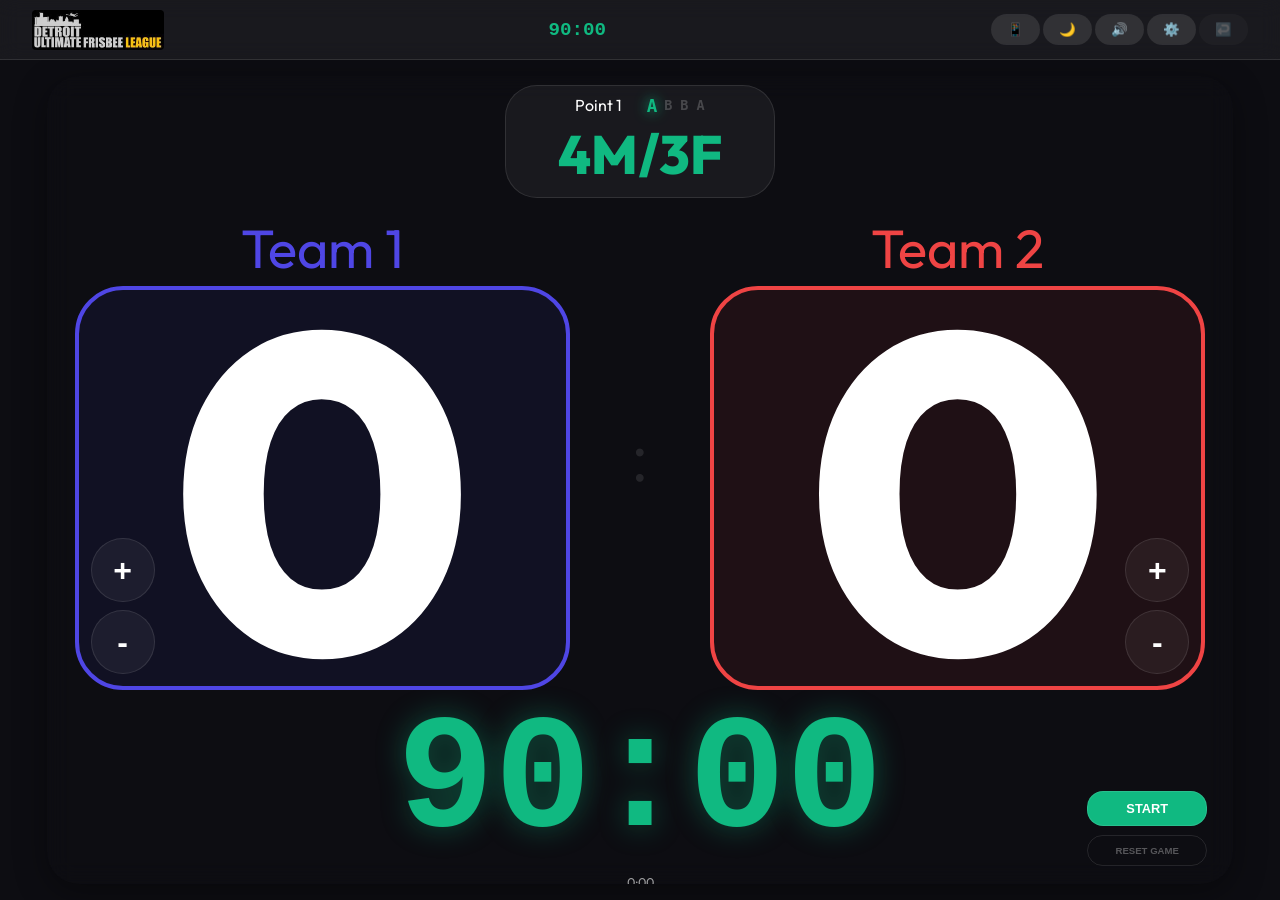
==== index.html @ 3b5f9b84 "first commit" ====
<!DOCTYPE html>
<html lang="en">

<head>
    <meta charset="UTF-8">
    <meta name="viewport"
        content="width=device-width, initial-scale=1, maximum-scale=1, user-scalable=no, viewport-fit=cover">
    <meta name="apple-mobile-web-app-capable" content="yes">
    <meta name="apple-mobile-web-app-status-bar-style" content="black-translucent">
    <meta name="apple-mobile-web-app-title" content="DUFL Ultimate">
    <title>DUFL Ultimate - iPad Sideline App</title>
    <meta name="description"
        content="A professional Ultimate Frisbee sideline application for iPad, featuring scoreboards, ABBA gender matching, and stats tracking.">
    <link rel="stylesheet" href="styles.css">
    <link rel="manifest" href="manifest.json">
    <link rel="apple-touch-icon"
        href="https://d36m266ykvepgv.cloudfront.net/uploads/media/1VrLZjQUhV/s-264-80/dufl-email-header.jpg">
    <link rel="preconnect" href="https://fonts.googleapis.com">
    <link rel="preconnect" href="https://fonts.gstatic.com" crossorigin>
    <link href="https://fonts.googleapis.com/css2?family=Outfit:wght@300;400;600;700&display=swap" rel="stylesheet">
</head>

<body class="dark-mode">
    <div id="app" class="app-container">
        <!-- Dashboard will be rendered here -->
        <header class="app-header">
            <div class="header-content">
                <img src="dufl-header.jpg" alt="DUFL Ultimate" class="game-logo">
                <div id="game-clock" class="game-clock">90:00</div>
                <div class="header-actions">
                    <button id="fullscreen-btn" class="btn"
                        style="background: rgba(255,255,255,0.1); padding: 0.5rem 1rem;">📱</button>
                    <button id="theme-toggle-btn" class="btn"
                        style="background: rgba(255,255,255,0.1); padding: 0.5rem 1rem;">🌙</button>
                    <button id="sound-toggle-btn" class="btn"
                        style="background: rgba(255,255,255,0.1); padding: 0.5rem 1rem;">🔊</button>
                    <button id="settings-btn" class="btn"
                        style="background: rgba(255,255,255,0.1); padding: 0.5rem 1rem;">⚙️</button>
                    <button id="undo-btn" class="btn"
                        style="background: rgba(255,255,255,0.1); padding: 0.5rem 1rem;">↩️</button>
                </div>
            </div>
        </header>

        <main class="app-main">
            <section id="scoreboard-section" class="scoreboard-section">
                <!-- Scoreboard logic here -->
            </section>
        </main>

        <div id="settings-modal" class="modal-overlay">
            <div class="modal-content">
                <h2>Game Settings</h2>
                <div class="settings-grid">
                    <div class="settings-section">
                        <h3>Team Customization</h3>
                        <div class="form-group">
                            <label>Team 1 Name & Color</label>
                            <div class="settings-row">
                                <input type="text" id="team-us-name" value="Team 1">
                                <div class="color-picker-container">
                                    <label>Presets</label>
                                    <div class="color-presets" id="team-us-color-picker"></div>
                                    <label>Custom</label>
                                    <input type="color" id="team-us-custom-color" class="custom-color-input">
                                </div>
                            </div>
                        </div>
                        <div class="form-group">
                            <label>Team 2 Name & Color</label>
                            <div class="settings-row">
                                <input type="text" id="team-them-name" value="Team 2">
                                <div class="color-picker-container">
                                    <label>Presets</label>
                                    <div class="color-presets" id="team-them-color-picker"></div>
                                    <label>Custom</label>
                                    <input type="color" id="team-them-custom-color" class="custom-color-input">
                                </div>
                            </div>
                        </div>
                    </div>
                </div>
                <div class="settings-section">
                    <h3>Game Clock</h3>
                    <div class="form-group">
                        <label>Game Duration (minutes)</label>
                        <input type="number" id="game-duration" value="90">
                    </div>
                    <div class="form-group">
                        <label>Periods</label>
                        <select id="game-periods">
                            <option value="1">Single Game</option>
                            <option value="2">Two Halves</option>
                            <option value="4">Four Quarters</option>
                        </select>
                    </div>
                    <div class="form-group">
                        <label>Gender Ratio Rule</label>
                        <select id="ratio-rule">
                            <option value="ABBA">WFDF ABBA (Auto)</option>
                            <option value="US_PRESCRIBED">US Prescribed (Auto)</option>
                            <option value="FIXED_M">Fixed - 4M/3F</option>
                            <option value="FIXED_F">Fixed - 3M/4F</option>
                            <option value="MANUAL">Custom Sequence / Manual</option>
                        </select>
                    </div>
                    <div id="ratio-sequence-group" class="form-group" style="display: none;">
                        <label>Custom Sequence (e.g. ABBAA)</label>
                        <input type="text" id="ratio-sequence" placeholder="AB"
                            oninput="this.value = this.value.toUpperCase().replace(/[^AB]/g, '')">
                    </div>
                    <div class="form-group">
                        <label>Ratio A Definition (e.g. 4M/3F)</label>
                        <input type="text" id="ratio-a-def" placeholder="4M/3F">
                    </div>
                    <div class="form-group">
                        <label>Ratio B Definition (e.g. 3M/4F)</label>
                        <input type="text" id="ratio-b-def" placeholder="3M/4F">
                    </div>
                </div>
                <div class="settings-section">
                    <h3>Timer Alert Sounds</h3>
                    <div class="form-group">
                        <label>Sound Type</label>
                        <div style="display: flex; gap: 0.5rem; align-items: center;">
                            <select id="timer-sound" style="flex: 1;">
                                <option value="classic">Classic Rising Tone</option>
                                <option value="basketball">Basketball Buzzer</option>
                                <option value="hockey">Hockey Horn</option>
                                <option value="whistle">Referee Whistle</option>
                                <option value="soccer">Soccer Horn</option>
                                <option value="electronic">Electronic Beep</option>
                            </select>
                            <button type="button" class="btn" onclick="previewTimerSound()"
                                style="padding: 0.5rem 0.8rem; font-size: 0.85rem; background: var(--glass-bg);">TEST</button>
                        </div>
                    </div>
                    <div class="form-group">
                        <label>Volume</label>
                        <input type="range" id="timer-volume" min="0" max="1" step="0.1" value="0.5"
                            style="width: 100%;">
                    </div>
                </div>
                <div class="modal-actions">
                    <button id="save-settings-btn" class="btn btn-primary">SAVE CONFIG</button>
                    <button id="close-settings-btn" class="btn btn-accent">CANCEL</button>
                </div>
            </div>
        </div>

        <nav id="mobile-nav" class="mobile-nav">
            <!-- Navigation for portrait mode -->
        </nav>
    </div>

    <script src="app.js"></script>
</body>

</html>
---- styles.css ----
:root {
    --bg-color: #0d0d12;
    --card-bg: rgba(255, 255, 255, 0.05);
    --glass-border: rgba(255, 255, 255, 0.1);
    --primary: #4f46e5;
    --accent: #10b981;
    --text-main: #ffffff;
    --text-dim: #9ca3af;
    --error: #ef4444;
    --shadow: 0 8px 32px 0 rgba(0, 0, 0, 0.37);
    --font-main: 'Outfit', sans-serif;
    --transition: all 0.3s cubic-bezier(0.4, 0, 0.2, 1);
    --modal-bg: #111118;
    --btn-ghost-color: rgba(255, 255, 255, 0.3);
    --input-bg: rgba(255, 255, 255, 0.05);
    --input-text: #ffffff;
    --modal-overlay-bg: rgba(0, 0, 0, 0.85);
}

body.light-mode {
    --bg-color: #f8fafc;
    --card-bg: rgba(0, 0, 0, 0.04);
    --glass-border: rgba(0, 0, 0, 0.08);
    --text-main: #1e293b;
    --text-dim: #64748b;
    --shadow: 0 4px 6px -1px rgba(0, 0, 0, 0.1), 0 2px 4px -1px rgba(0, 0, 0, 0.06);
    --modal-bg: #ffffff;
    --btn-ghost-color: rgba(0, 0, 0, 0.3);
    --input-bg: rgba(0, 0, 0, 0.04);
    --input-text: #1e293b;
    --modal-overlay-bg: rgba(255, 255, 255, 0.8);
}

* {
    box-sizing: border-box;
    margin: 0;
    padding: 0;
    -webkit-tap-highlight-color: transparent;
}

body {
    background-color: var(--bg-color);
    color: var(--text-main);
    font-family: var(--font-main);
    overflow: hidden;
    height: 100vh;
    width: 100vw;
    transition: background-color 0.3s ease, color 0.3s ease;
}

.app-container {
    display: flex;
    flex-direction: column;
    height: 100%;
}

.app-header {
    height: 60px;
    background: var(--card-bg);
    backdrop-filter: blur(10px);
    border-bottom: 1px solid var(--glass-border);
    display: flex;
    align-items: center;
    padding: 0 2rem;
    z-index: 100;
}

.header-content {
    display: flex;
    justify-content: space-between;
    width: 100%;
    align-items: center;
}

.game-logo {
    height: 40px;
    width: auto;
    object-fit: contain;
    border-radius: 4px;
}

.game-clock {
    font-family: 'Courier New', Courier, monospace;
    font-weight: 700;
    color: var(--accent);
}

.app-header .game-clock {
    font-size: 1.2rem;
}

.scoreboard-section .game-clock {
    font-size: 10vh;
    margin-top: auto;
    margin-bottom: 2vh;
    text-shadow: 0 0 30px rgba(16, 185, 129, 0.4);
}

.app-main {
    flex: 1;
    display: flex;
    justify-content: center;
    align-items: center;
    padding: 1rem;
    overflow: hidden;
    position: relative;
}

.scoreboard-section {
    width: 95%;
    max-width: 1400px;
    height: 100%;
}

.app-container.score-only-mode .scoreboard-section {
    height: 100%;
    display: flex;
    flex-direction: column;
    justify-content: space-around;
    align-items: center;
    padding: 0;
    border: none;
    background: transparent;
}

.app-container.score-only-mode .score-container {
    flex: 1;
    /* Expand to fill height */
    display: flex;
    justify-content: center;
    align-items: center;
    width: 100%;
    margin: 0;
}

.app-container.score-only-mode .score-display {
    font-size: min(40vw, 50vh);
    width: 100%;
    line-height: 0.8;
    padding: 2vh 0;
}

.app-container.score-only-mode .team-label {
    font-size: 6vh;
    margin-bottom: 0.5vh;
}

.score-display-wrapper {
    position: relative;
    width: 90%;
    display: flex;
    justify-content: center;
    align-items: center;
}

.manual-score-controls {
    position: absolute;
    bottom: 0;
    display: flex;
    flex-direction: column;
    gap: 0.5rem;
    padding: 1rem;
    z-index: 10;
}

.manual-score-controls.us {
    left: 0;
}

.manual-score-controls.them {
    right: 0;
}

.manual-adj-btn {
    background: var(--card-bg);
    border: 1px solid var(--glass-border);
    color: var(--text-main);
    width: 4rem;
    height: 4rem;
    border-radius: 50%;
    font-size: 2rem;
    font-weight: 700;
    cursor: pointer;
    display: flex;
    justify-content: center;
    align-items: center;
    transition: all 0.2s;
}

.manual-adj-btn:hover {
    background: var(--primary);
    color: white;
    transform: scale(1.1);
}

.manual-adj-btn:active {
    transform: scale(0.9);
}

.app-container.score-only-mode .ratio-indicator {
    background: var(--card-bg);
    border: 1px solid var(--glass-border);
    padding: 1vh 4vw;
    border-radius: 2rem;
    margin-top: 1vh;
    cursor: pointer;
    transition: var(--transition);
    display: flex;
    flex-direction: column;
    align-items: center;
    gap: 0.5vh;
}

.ratio-top {
    display: flex;
    align-items: center;
    gap: 2vw;
    width: 100%;
    justify-content: center;
}

.ratio-sequence-display {
    display: flex;
    gap: 0.5rem;
    font-family: monospace;
    font-weight: 700;
    font-size: 1.5vh;
}

.seq-letter {
    opacity: 0.2;
    transition: all 0.3s ease;
}

.seq-letter.active-seq-letter {
    opacity: 1;
    color: var(--accent);
    transform: scale(1.3);
    text-shadow: 0 0 10px var(--accent);
}

body.light-mode .seq-letter.active-seq-letter {
    text-shadow: none;
    color: var(--primary);
}

.app-container.score-only-mode .ratio-indicator:hover {
    background: var(--primary);
    transform: translateY(-2px);
}

.app-container.score-only-mode .ratio-indicator:hover * {
    color: white !important;
}

.app-container.score-only-mode .ratio-val {
    font-size: 6vh;
    font-weight: 800;
}

.app-container.score-only-mode .scoreboard-section .game-clock {
    font-size: min(18vh, 15vw);
    /* Prevent clipping */
    margin-bottom: 0;
}

.app-container.score-only-mode .main-controls {
    position: absolute;
    bottom: 2vh;
    right: 2vw;
    display: flex;
    flex-direction: column;
    gap: 1vh;
    z-index: 1000;
}

.app-container.score-only-mode .main-controls .btn {
    padding: 1vh 2vw;
    font-size: 0.8rem;
    min-width: 120px;
    background: rgba(255, 255, 255, 0.1);
    border: 1px solid var(--glass-border);
}

body.light-mode .app-container.score-only-mode .main-controls .btn {
    background: rgba(0, 0, 0, 0.05);
    color: var(--text-main);
}

.btn-pause-state {
    background: var(--accent) !important;
    color: white !important;
}

body.light-mode .btn-pause-state {
    background: var(--primary) !important;
    color: white !important;
}

.btn-ghost {
    background: transparent !important;
    border: 1px solid var(--glass-border) !important;
    color: var(--btn-ghost-color) !important;
    font-size: 0.6rem !important;
}

.app-container.score-only-mode .main-controls .btn:hover {
    opacity: 1;
    background: var(--primary);
    color: white;
}

/* Base Sections */
.scoreboard-section {
    background: var(--card-bg);
    backdrop-filter: blur(12px);
    border-radius: 2rem;
    border: 1px solid var(--glass-border);
    box-shadow: var(--shadow);
    padding: 1.5vh 2vw;
    display: flex;
    flex-direction: column;
    overflow: hidden;
}

/* Scoreboard Elements */

/* Scoreboard Elements */
.score-container {
    display: flex;
    justify-content: space-between;
    align-items: center;
    width: 100%;
    margin: 2rem 0;
}

.team-score {
    flex: 1;
    display: flex;
    flex-direction: column;
    align-items: center;
}

.score-display {
    font-size: 8rem;
    font-weight: 800;
    cursor: pointer;
    padding: 4rem;
    border-radius: 3rem;
    background: rgba(255, 255, 255, 0.03);
    border: 4px solid transparent;
    width: 90%;
    text-align: center;
}

.score-divider {
    font-size: 5rem;
    font-weight: 200;
    color: var(--glass-border);
    padding: 0 2rem;
}

.ratio-indicator {
    display: flex;
    flex-direction: column;
    align-items: center;
    gap: 0.5rem;
    margin-bottom: 1rem;
}

.ratio-val {
    font-size: 2.5rem;
    font-weight: 800;
    color: var(--accent);
}

/* Modals */
.modal-overlay {
    position: fixed;
    top: 0;
    left: 0;
    width: 100%;
    height: 100%;
    background: var(--modal-overlay-bg);
    backdrop-filter: blur(15px);
    display: none;
    z-index: 2000;
    transition: background-color 0.3s ease;
}

.modal-overlay.active {
    display: flex;
    justify-content: center;
    align-items: center;
}

.modal-content {
    background: var(--modal-bg);
    border: 1px solid var(--glass-border);
    border-radius: 3rem;
    padding: 4rem;
    width: 95%;
    max-width: 900px;
    max-height: 95vh;
    overflow-y: auto;
    transition: background-color 0.3s ease;
}

.settings-grid {
    display: grid;
    grid-template-columns: 1fr 1fr;
    gap: 4rem;
}

.modal-content h2,
.modal-content h3 {
    color: var(--text-main);
    margin-bottom: 1.5rem;
}

.form-group {
    margin-bottom: 1.5rem;
}

.form-group label,
.color-picker-container label {
    display: block;
    font-size: 0.7rem;
    color: var(--text-dim);
    margin-bottom: 0.2rem;
    text-transform: uppercase;
    letter-spacing: 1px;
}

.form-group input,
.form-group select {
    width: 100%;
    background: var(--input-bg);
    border: 1px solid var(--glass-border);
    padding: 1rem;
    color: var(--input-text);
    border-radius: 1rem;
}

.settings-row {
    display: flex;
    gap: 1rem;
    align-items: center;
}

.color-picker-container {
    display: flex;
    flex-direction: column;
    gap: 0.5rem;
    align-items: flex-end;
}

.color-presets {
    display: flex;
    gap: 0.5rem;
    flex-wrap: wrap;
    justify-content: flex-end;
}

.custom-color-input {
    width: 100%;
    height: 3rem;
    padding: 0.2rem;
    background: var(--input-bg);
    border: 1px solid var(--glass-border);
    border-radius: 0.75rem;
    cursor: pointer;
}

.color-option {
    width: 1.5rem;
    height: 1.5rem;
    border-radius: 50%;
    cursor: pointer;
    border: 2px solid transparent;
    transition: all 0.2s;
}

.color-option:hover {
    transform: scale(1.2);
}

.color-option.active {
    border-color: white;
    transform: scale(1.1);
    box-shadow: 0 0 10px rgba(255, 255, 255, 0.5);
}

/* Buttons */
.btn {
    border: none;
    border-radius: 1rem;
    padding: 1.2rem 2rem;
    font-weight: 700;
    cursor: pointer;
    transition: background-color 0.2s, color 0.2s, transform 0.1s, opacity 0.2s;
}

.btn-primary {
    background: var(--primary);
    color: white;
}

.btn-accent {
    background: var(--accent);
    color: white;
}

/* Flash Effect */

/* Flash Effect */
.flash-expire {
    animation: flash-red-white 1s ease-in-out infinite;
}

@keyframes flash-red-white {

    0%,
    100% {
        background-color: var(--bg-color);
    }

    25% {
        background-color: rgba(239, 68, 68, 0.4);
    }

    /* error color */
    75% {
        background-color: rgba(255, 255, 255, 0.3);
    }
}

#sound-toggle-btn.muted {
    opacity: 0.5;
}

/* Mobile Responsiveness & Proportional Scaling */
@media (max-width: 767px) {
    .app-header {
        padding: 0 1rem;
        height: 7vh;
        min-height: 44px;
    }

    .header-actions {
        gap: 2vw;
    }

    .header-actions .btn {
        padding: 0.8vh 2vw;
        font-size: 0.75rem;
    }

    .game-logo {
        height: 3.5vh;
        max-height: 28px;
    }

    .app-main {
        height: 93vh;
        padding: 0.5vh;
        display: flex;
        flex-direction: column;
        overflow: hidden;
    }

    .scoreboard-section {
        width: 100%;
        height: 100%;
        display: flex;
        flex-direction: column;
        justify-content: space-between;
        gap: 0.5vh;
    }

    .app-container.score-only-mode .score-container {
        flex: 1;
        flex-direction: column;
        gap: 0.2vh;
        margin: 0;
        justify-content: center;
        padding: 0 6vw;
    }

    .score-divider {
        display: none;
    }

    .app-container.score-only-mode .score-display {
        /* Fluid score font size that respects height and width */
        font-size: clamp(8vh, 32vw, 18vh);
        padding: 0;
        line-height: 1.1;
        height: auto;
    }

    .app-container.score-only-mode .team-label {
        font-size: clamp(1.8vh, 4vw, 2.5vh);
        margin-bottom: 0;
    }

    .app-container.score-only-mode .ratio-indicator {
        padding: 0.5vh 3vw;
        border-radius: 1rem;
        margin-top: 0;
        gap: 0.1vh;
        flex-shrink: 0;
    }

    .app-container.score-only-mode .ratio-val {
        font-size: clamp(1.8vh, 5vw, 3vh);
        line-height: 1.1;
    }

    .ratio-sequence-display {
        font-size: 1vh;
    }

    .app-container.score-only-mode .scoreboard-section .game-clock {
        font-size: clamp(5vh, 10vw, 8vh);
        margin: 0.2vh 0;
        text-shadow: 0 0 10px rgba(16, 185, 129, 0.4);
        line-height: 1;
    }

    .point-timer-container {
        font-size: 1.2vh !important;
        margin-bottom: 0.5vh !important;
    }

    .app-container.score-only-mode .main-controls {
        position: relative;
        bottom: 0;
        right: 0;
        flex-direction: row;
        width: 100%;
        justify-content: center;
        padding: 1vh 0;
        background: var(--card-bg);
        border-top: 1px solid var(--glass-border);
        border-radius: 12px 12px 0 0;
        margin-top: auto;
        flex-shrink: 0;
    }

    .app-container.score-only-mode .main-controls .btn {
        flex: 1;
        max-width: 110px;
        padding: 1.2vh 2vw;
        font-size: 0.65rem;
    }

    .manual-adj-btn {
        width: 3.2rem;
        height: 2.8rem;
        border-radius: 0.8rem;
        font-size: 1.2rem;
        display: flex;
        justify-content: center;
        align-items: center;
    }

    .manual-score-controls {
        position: static !important;
        flex-direction: row !important;
        justify-content: center;
        gap: 8vw;
        padding: 0;
        margin-top: 0.5vh;
        width: 100%;
        margin-bottom: 0.5vh;
    }

    .manual-score-controls.us,
    .manual-score-controls.them {
        left: auto !important;
        right: auto !important;
        bottom: auto !important;
    }

    .score-display-wrapper {
        flex-direction: column !important;
        height: auto !important;
        width: 100% !important;
    }
}
/* Ultra-Compact Landscape / Short-Screen Mode */
@media (max-height: 500px) {
    .app-header { height: 6vh !important; min-height: 32px !important; }
    .game-logo { height: 4vh !important; max-height: 20px !important; }
    .app-main { height: 94vh !important; padding: 2px !important; }
    .app-container.score-only-mode .score-container {
        flex-direction: row !important;
        flex: 1 !important;
        padding: 0 2vw !important;
        gap: 2vw !important;
    }
    .score-divider { display: flex !important; font-size: 5vh !important; opacity: 0.3; }
    .app-container.score-only-mode .score-display { font-size: clamp(20vh, 15vw, 35vh) !important; }
    .app-container.score-only-mode .team-label { font-size: 3vh !important; }
    .app-container.score-only-mode .ratio-indicator {
        position: absolute !important; top: 8vh; left: 50%; transform: translateX(-50%); z-index: 5;
    }
    .ratio-sequence-display { display: none !important; }
    .app-container.score-only-mode .scoreboard-section .game-clock { font-size: 10vh !important; margin: 0 !important; }
    .point-timer-container { font-size: 3vh !important; margin-bottom: 2px !important; }
    .app-container.score-only-mode .main-controls { padding: 4px 0 !important; }
    .app-container.score-only-mode .main-controls .btn { max-width: 80px !important; font-size: 0.6rem !important; }
    .manual-adj-btn { width: 1.8rem !important; height: 1.8rem !important; font-size: 0.8rem !important; }
}
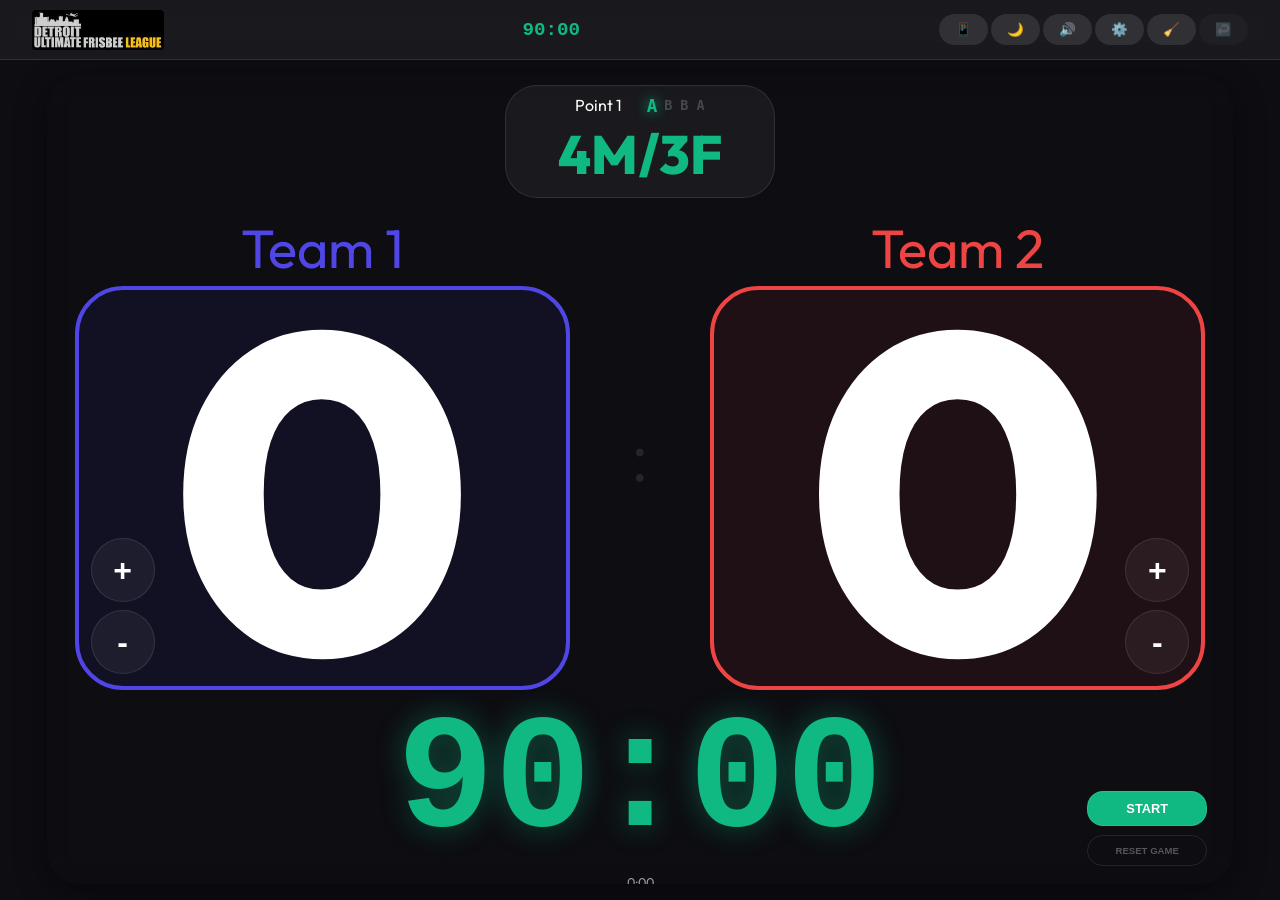
==== commit d656e277: "created index.html copy of dufl_portable.html" ====
--- a/index.html
+++ b/index.html
@@ -11,8 +11,808 @@
     <title>DUFL Ultimate - iPad Sideline App</title>
     <meta name="description"
         content="A professional Ultimate Frisbee sideline application for iPad, featuring scoreboards, ABBA gender matching, and stats tracking.">
-    <link rel="stylesheet" href="styles.css">
-    <link rel="manifest" href="manifest.json">
+    <style>
+        :root {
+            --bg-color: #0d0d12;
+            --card-bg: rgba(255, 255, 255, 0.05);
+            --glass-border: rgba(255, 255, 255, 0.1);
+            --primary: #4f46e5;
+            --accent: #10b981;
+            --text-main: #ffffff;
+            --text-dim: #9ca3af;
+            --error: #ef4444;
+            --shadow: 0 8px 32px 0 rgba(0, 0, 0, 0.37);
+            --font-main: 'Outfit', sans-serif;
+            --transition: all 0.3s cubic-bezier(0.4, 0, 0.2, 1);
+            --modal-bg: #111118;
+            --btn-ghost-color: rgba(255, 255, 255, 0.3);
+            --input-bg: rgba(255, 255, 255, 0.05);
+            --input-text: #ffffff;
+            --modal-overlay-bg: rgba(0, 0, 0, 0.85);
+        }
+
+        body.light-mode {
+            --bg-color: #f8fafc;
+            --card-bg: rgba(0, 0, 0, 0.04);
+            --glass-border: rgba(0, 0, 0, 0.08);
+            --text-main: #1e293b;
+            --text-dim: #64748b;
+            --shadow: 0 4px 6px -1px rgba(0, 0, 0, 0.1), 0 2px 4px -1px rgba(0, 0, 0, 0.06);
+            --modal-bg: #ffffff;
+            --btn-ghost-color: rgba(0, 0, 0, 0.3);
+            --input-bg: rgba(0, 0, 0, 0.04);
+            --input-text: #1e293b;
+            --modal-overlay-bg: rgba(255, 255, 255, 0.8);
+        }
+
+        * {
+            box-sizing: border-box;
+            margin: 0;
+            padding: 0;
+            -webkit-tap-highlight-color: transparent;
+        }
+
+        body {
+            background-color: var(--bg-color);
+            color: var(--text-main);
+            font-family: var(--font-main);
+            overflow: hidden;
+            height: 100vh;
+            width: 100vw;
+            transition: background-color 0.3s ease, color 0.3s ease;
+        }
+
+        .app-container {
+            display: flex;
+            flex-direction: column;
+            height: 100%;
+        }
+
+        .app-header {
+            height: 60px;
+            background: var(--card-bg);
+            backdrop-filter: blur(10px);
+            border-bottom: 1px solid var(--glass-border);
+            display: flex;
+            align-items: center;
+            padding: 0 2rem;
+            z-index: 100;
+        }
+
+        .header-content {
+            display: flex;
+            justify-content: space-between;
+            width: 100%;
+            align-items: center;
+        }
+
+        .game-logo {
+            height: 40px;
+            width: auto;
+            object-fit: contain;
+            border-radius: 4px;
+        }
+
+        .game-clock {
+            font-family: 'Courier New', Courier, monospace;
+            font-weight: 700;
+            color: var(--accent);
+        }
+
+        .app-header .game-clock {
+            font-size: 1.2rem;
+        }
+
+        .scoreboard-section .game-clock {
+            font-size: 10vh;
+            margin-top: auto;
+            margin-bottom: 2vh;
+            text-shadow: 0 0 30px rgba(16, 185, 129, 0.4);
+        }
+
+        .app-main {
+            flex: 1;
+            display: flex;
+            justify-content: center;
+            align-items: center;
+            padding: 1rem;
+            overflow: hidden;
+            position: relative;
+        }
+
+        .scoreboard-section {
+            width: 95%;
+            max-width: 1400px;
+            height: 100%;
+        }
+
+        .app-container.score-only-mode .scoreboard-section {
+            height: 100%;
+            display: flex;
+            flex-direction: column;
+            justify-content: space-around;
+            align-items: center;
+            padding: 0;
+            border: none;
+            background: transparent;
+        }
+
+        .app-container.score-only-mode .score-container {
+            flex: 1;
+            /* Expand to fill height */
+            display: flex;
+            justify-content: center;
+            align-items: center;
+            width: 100%;
+            margin: 0;
+        }
+
+        .app-container.score-only-mode .score-display {
+            font-size: min(40vw, 50vh);
+            width: 100%;
+            line-height: 0.8;
+            padding: 2vh 0;
+        }
+
+        .app-container.score-only-mode .team-label {
+            font-size: 6vh;
+            margin-bottom: 0.5vh;
+        }
+
+        .score-display-wrapper {
+            position: relative;
+            width: 90%;
+            display: flex;
+            justify-content: center;
+            align-items: center;
+        }
+
+        .manual-score-controls {
+            position: absolute;
+            bottom: 0;
+            display: flex;
+            flex-direction: column;
+            gap: 0.5rem;
+            padding: 1rem;
+            z-index: 10;
+        }
+
+        .manual-score-controls.us {
+            left: 0;
+        }
+
+        .manual-score-controls.them {
+            right: 0;
+        }
+
+        .manual-adj-btn {
+            background: var(--card-bg);
+            border: 1px solid var(--glass-border);
+            color: var(--text-main);
+            width: 4rem;
+            height: 4rem;
+            border-radius: 50%;
+            font-size: 2rem;
+            font-weight: 700;
+            cursor: pointer;
+            display: flex;
+            justify-content: center;
+            align-items: center;
+            transition: all 0.2s;
+        }
+
+        .manual-adj-btn:hover {
+            background: var(--primary);
+            color: white;
+            transform: scale(1.1);
+        }
+
+        .manual-adj-btn:active {
+            transform: scale(0.9);
+        }
+
+        .app-container.score-only-mode .ratio-indicator {
+            background: var(--card-bg);
+            border: 1px solid var(--glass-border);
+            padding: 1vh 4vw;
+            border-radius: 2rem;
+            margin-top: 1vh;
+            cursor: pointer;
+            transition: var(--transition);
+            display: flex;
+            flex-direction: column;
+            align-items: center;
+            gap: 0.5vh;
+        }
+
+        .ratio-top {
+            display: flex;
+            align-items: center;
+            gap: 2vw;
+            width: 100%;
+            justify-content: center;
+        }
+
+        .ratio-sequence-display {
+            display: flex;
+            gap: 0.5rem;
+            font-family: monospace;
+            font-weight: 700;
+            font-size: 1.5vh;
+        }
+
+        .seq-letter {
+            opacity: 0.2;
+            transition: all 0.3s ease;
+        }
+
+        .seq-letter.active-seq-letter {
+            opacity: 1;
+            color: var(--accent);
+            transform: scale(1.3);
+            text-shadow: 0 0 10px var(--accent);
+        }
+
+        body.light-mode .seq-letter.active-seq-letter {
+            text-shadow: none;
+            color: var(--primary);
+        }
+
+        .app-container.score-only-mode .ratio-indicator:hover {
+            background: var(--primary);
+            transform: translateY(-2px);
+        }
+
+        .app-container.score-only-mode .ratio-indicator:hover * {
+            color: white !important;
+        }
+
+        .app-container.score-only-mode .ratio-val {
+            font-size: 6vh;
+            font-weight: 800;
+        }
+
+        .app-container.score-only-mode .scoreboard-section .game-clock {
+            font-size: min(18vh, 15vw);
+            /* Prevent clipping */
+            margin-bottom: 0;
+        }
+
+        .app-container.score-only-mode .main-controls {
+            position: absolute;
+            bottom: 2vh;
+            right: 2vw;
+            display: flex;
+            flex-direction: column;
+            gap: 1vh;
+            z-index: 1000;
+        }
+
+        .app-container.score-only-mode .main-controls .btn {
+            padding: 1vh 2vw;
+            font-size: 0.8rem;
+            min-width: 120px;
+            background: rgba(255, 255, 255, 0.1);
+            border: 1px solid var(--glass-border);
+        }
+
+        body.light-mode .app-container.score-only-mode .main-controls .btn {
+            background: rgba(0, 0, 0, 0.05);
+            color: var(--text-main);
+        }
+
+        .btn-pause-state {
+            background: var(--accent) !important;
+            color: white !important;
+        }
+
+        body.light-mode .btn-pause-state {
+            background: var(--primary) !important;
+            color: white !important;
+        }
+
+        .btn-ghost {
+            background: transparent !important;
+            border: 1px solid var(--glass-border) !important;
+            color: var(--btn-ghost-color) !important;
+            font-size: 0.6rem !important;
+        }
+
+        .app-container.score-only-mode .main-controls .btn:hover {
+            opacity: 1;
+            background: var(--primary);
+            color: white;
+        }
+
+        /* Base Sections */
+        .scoreboard-section {
+            background: var(--card-bg);
+            backdrop-filter: blur(12px);
+            border-radius: 2rem;
+            border: 1px solid var(--glass-border);
+            box-shadow: var(--shadow);
+            padding: 1.5vh 2vw;
+            display: flex;
+            flex-direction: column;
+            overflow: hidden;
+        }
+
+        /* Scoreboard Elements */
+
+        /* Scoreboard Elements */
+        .score-container {
+            display: flex;
+            justify-content: space-between;
+            align-items: center;
+            width: 100%;
+            margin: 2rem 0;
+        }
+
+        .team-score {
+            flex: 1;
+            display: flex;
+            flex-direction: column;
+            align-items: center;
+        }
+
+        .score-display {
+            font-size: 8rem;
+            font-weight: 800;
+            cursor: pointer;
+            padding: 4rem;
+            border-radius: 3rem;
+            background: rgba(255, 255, 255, 0.03);
+            border: 4px solid transparent;
+            width: 90%;
+            text-align: center;
+        }
+
+        .score-divider {
+            font-size: 5rem;
+            font-weight: 200;
+            color: var(--glass-border);
+            padding: 0 2rem;
+        }
+
+        .ratio-indicator {
+            display: flex;
+            flex-direction: column;
+            align-items: center;
+            gap: 0.5rem;
+            margin-bottom: 1rem;
+        }
+
+        .ratio-val {
+            font-size: 2.5rem;
+            font-weight: 800;
+            color: var(--accent);
+        }
+
+        /* Modals */
+        .modal-overlay {
+            position: fixed;
+            top: 0;
+            left: 0;
+            width: 100%;
+            height: 100%;
+            background: var(--modal-overlay-bg);
+            backdrop-filter: blur(15px);
+            display: none;
+            z-index: 2000;
+            transition: background-color 0.3s ease;
+        }
+
+        .modal-overlay.active {
+            display: flex;
+            justify-content: center;
+            align-items: center;
+        }
+
+        .modal-content {
+            background: var(--modal-bg);
+            border: 1px solid var(--glass-border);
+            border-radius: 3rem;
+            padding: 4rem;
+            width: 95%;
+            max-width: 900px;
+            max-height: 95vh;
+            overflow-y: auto;
+            transition: background-color 0.3s ease;
+        }
+
+        .settings-grid {
+            display: grid;
+            grid-template-columns: 1fr 1fr;
+            gap: 4rem;
+        }
+
+        .modal-content h2,
+        .modal-content h3 {
+            color: var(--text-main);
+            margin-bottom: 1.5rem;
+        }
+
+        .form-group {
+            margin-bottom: 1.5rem;
+        }
+
+        .form-group label,
+        .color-picker-container label {
+            display: block;
+            font-size: 0.7rem;
+            color: var(--text-dim);
+            margin-bottom: 0.2rem;
+            text-transform: uppercase;
+            letter-spacing: 1px;
+        }
+
+        .form-group input,
+        .form-group select {
+            width: 100%;
+            background: var(--input-bg);
+            border: 1px solid var(--glass-border);
+            padding: 1rem;
+            color: var(--input-text);
+            border-radius: 1rem;
+        }
+
+        .settings-row {
+            display: flex;
+            gap: 1rem;
+            align-items: center;
+        }
+
+        .color-picker-container {
+            display: flex;
+            flex-direction: column;
+            gap: 0.5rem;
+            align-items: flex-end;
+        }
+
+        .color-presets {
+            display: flex;
+            gap: 0.5rem;
+            flex-wrap: wrap;
+            justify-content: flex-end;
+        }
+
+        .custom-color-input {
+            width: 100%;
+            height: 3rem;
+            padding: 0.2rem;
+            background: var(--input-bg);
+            border: 1px solid var(--glass-border);
+            border-radius: 0.75rem;
+            cursor: pointer;
+        }
+
+        .color-option {
+            width: 1.5rem;
+            height: 1.5rem;
+            border-radius: 50%;
+            cursor: pointer;
+            border: 2px solid transparent;
+            transition: all 0.2s;
+        }
+
+        .color-option:hover {
+            transform: scale(1.2);
+        }
+
+        .color-option.active {
+            border-color: white;
+            transform: scale(1.1);
+            box-shadow: 0 0 10px rgba(255, 255, 255, 0.5);
+        }
+
+        /* Buttons */
+        .btn {
+            border: none;
+            border-radius: 1rem;
+            padding: 1.2rem 2rem;
+            font-weight: 700;
+            cursor: pointer;
+            transition: background-color 0.2s, color 0.2s, transform 0.1s, opacity 0.2s;
+        }
+
+        .btn-primary {
+            background: var(--primary);
+            color: white;
+        }
+
+        .btn-accent {
+            background: var(--accent);
+            color: white;
+        }
+
+        /* Flash Effect */
+
+        /* Flash Effect */
+        .flash-expire {
+            animation: flash-red-white 1s ease-in-out infinite;
+        }
+
+        @keyframes flash-red-white {
+
+            0%,
+            100% {
+                background-color: var(--bg-color);
+            }
+
+            25% {
+                background-color: rgba(239, 68, 68, 0.4);
+            }
+
+            /* error color */
+            75% {
+                background-color: rgba(255, 255, 255, 0.3);
+            }
+        }
+
+        #sound-toggle-btn.muted {
+            opacity: 0.5;
+        }
+
+        /* Mobile Responsiveness & Proportional Scaling */
+        @media (max-width: 767px) {
+            .app-header {
+                padding: 0 1rem;
+                height: 7vh;
+                min-height: 44px;
+            }
+
+            .header-actions {
+                gap: 2vw;
+            }
+
+            .header-actions .btn {
+                padding: 0.8vh 2vw;
+                font-size: 0.75rem;
+            }
+
+            .game-logo {
+                height: 3.5vh;
+                max-height: 28px;
+            }
+
+            .app-main {
+                height: 93vh;
+                padding: 0.5vh;
+                display: flex;
+                flex-direction: column;
+                overflow: hidden;
+            }
+
+            .scoreboard-section {
+                width: 100%;
+                height: 100%;
+                display: flex;
+                flex-direction: column;
+                justify-content: space-between;
+                gap: 0.5vh;
+            }
+
+            .app-container.score-only-mode .score-container {
+                flex: 1;
+                flex-direction: column;
+                gap: 0.2vh;
+                margin: 0;
+                justify-content: center;
+                padding: 0 6vw;
+            }
+
+            .score-divider {
+                display: none;
+            }
+
+            .app-container.score-only-mode .score-display {
+                /* Fluid score font size that respects height and width */
+                font-size: clamp(8vh, 32vw, 18vh);
+                padding: 0;
+                line-height: 1.1;
+                height: auto;
+            }
+
+            .app-container.score-only-mode .team-label {
+                font-size: clamp(1.8vh, 4vw, 2.5vh);
+                margin-bottom: 0;
+            }
+
+            .app-container.score-only-mode .ratio-indicator {
+                padding: 0.5vh 3vw;
+                border-radius: 1rem;
+                margin-top: 0;
+                gap: 0.1vh;
+                flex-shrink: 0;
+            }
+
+            .app-container.score-only-mode .ratio-val {
+                font-size: clamp(1.8vh, 5vw, 3vh);
+                line-height: 1.1;
+            }
+
+            .ratio-sequence-display {
+                font-size: 1vh;
+            }
+
+            .app-container.score-only-mode .scoreboard-section .game-clock {
+                font-size: clamp(5vh, 10vw, 8vh);
+                margin: 0.2vh 0;
+                text-shadow: 0 0 10px rgba(16, 185, 129, 0.4);
+                line-height: 1;
+            }
+
+            .point-timer-container {
+                font-size: 1.2vh !important;
+                margin-bottom: 0.5vh !important;
+            }
+
+            .app-container.score-only-mode .main-controls {
+                position: relative;
+                bottom: 0;
+                right: 0;
+                flex-direction: row;
+                width: 100%;
+                justify-content: center;
+                padding: 1vh 0;
+                background: var(--card-bg);
+                border-top: 1px solid var(--glass-border);
+                border-radius: 12px 12px 0 0;
+                margin-top: auto;
+                flex-shrink: 0;
+            }
+
+            .app-container.score-only-mode .main-controls .btn {
+                flex: 1;
+                max-width: 110px;
+                padding: 1.2vh 2vw;
+                font-size: 0.65rem;
+            }
+
+            .manual-adj-btn {
+                width: 3.2rem;
+                height: 2.8rem;
+                border-radius: 0.8rem;
+                font-size: 1.2rem;
+                display: flex;
+                justify-content: center;
+                align-items: center;
+            }
+
+            .manual-score-controls {
+                position: static !important;
+                flex-direction: row !important;
+                justify-content: center;
+                gap: 8vw;
+                padding: 0;
+                margin-top: 0.5vh;
+                width: 100%;
+                margin-bottom: 0.5vh;
+            }
+
+            .manual-score-controls.us,
+            .manual-score-controls.them {
+                left: auto !important;
+                right: auto !important;
+                bottom: auto !important;
+            }
+
+            .score-display-wrapper {
+                flex-direction: column !important;
+                height: auto !important;
+                width: 100% !important;
+            }
+        }
+
+        /* Ultra-Compact Landscape / Short-Screen Mode */
+        @media (max-height: 500px) {
+            .app-header {
+                height: 6vh !important;
+                min-height: 32px !important;
+            }
+
+            .game-logo {
+                height: 4vh !important;
+                max-height: 20px !important;
+            }
+
+            .app-main {
+                height: 94vh !important;
+                padding: 2px !important;
+                overflow: hidden !important;
+            }
+
+            .scoreboard-section {
+                overflow: hidden !important;
+            }
+
+            .bottom-controls-group {
+                margin-top: -5vh !important;
+            }
+
+            .app-container.score-only-mode .score-container {
+                flex-direction: row !important;
+                flex: 1 !important;
+                padding: 0 2vw !important;
+                gap: 2vw !important;
+                margin: 0 !important;
+            }
+
+            .score-divider {
+                display: flex !important;
+                font-size: 5vh !important;
+                opacity: 0.3;
+            }
+
+            .app-container.score-only-mode .score-display {
+                font-size: clamp(20vh, 15vw, 35vh) !important;
+            }
+
+            .app-container.score-only-mode .team-label {
+                font-size: 3vh !important;
+            }
+
+            .app-container.score-only-mode .ratio-indicator {
+                flex-shrink: 0 !important;
+                padding: 1vh 4vw !important;
+                margin: 0 auto !important;
+                width: fit-content !important;
+            }
+
+            .app-container.score-only-mode .ratio-indicator .ratio-top {
+                flex-direction: column !important;
+                gap: 0.3vh !important;
+            }
+
+            .ratio-sequence-display {
+                display: flex !important;
+                font-size: 2vh !important;
+                gap: 0.5rem !important;
+                order: -1 !important;
+                justify-content: center !important;
+            }
+
+            .app-container.score-only-mode .ratio-indicator .label {
+                font-size: 2.5vh !important;
+                text-align: center !important;
+            }
+
+            .app-container.score-only-mode .ratio-val {
+                font-size: 4vh !important;
+            }
+
+            .ratio-top {
+                gap: 0.5vw !important;
+            }
+
+            .app-container.score-only-mode .scoreboard-section .game-clock {
+                font-size: 10vh !important;
+                margin: 0 !important;
+                line-height: 1 !important;
+            }
+
+            .point-timer-container {
+                font-size: 3vh !important;
+                margin-bottom: 2px !important;
+            }
+
+            .app-container.score-only-mode .main-controls {
+                padding: 4px 0 !important;
+            }
+
+            .app-container.score-only-mode .main-controls .btn {
+                max-width: 80px !important;
+                font-size: 0.6rem !important;
+            }
+
+            .manual-adj-btn {
+                width: 1.8rem !important;
+                height: 1.8rem !important;
+                font-size: 0.8rem !important;
+            }
+        }
+    </style>
+
     <link rel="apple-touch-icon"
         href="https://d36m266ykvepgv.cloudfront.net/uploads/media/1VrLZjQUhV/s-264-80/dufl-email-header.jpg">
     <link rel="preconnect" href="https://fonts.googleapis.com">
@@ -25,7 +825,8 @@
         <!-- Dashboard will be rendered here -->
         <header class="app-header">
             <div class="header-content">
-                <img src="dufl-header.jpg" alt="DUFL Ultimate" class="game-logo">
+                <img src="[data-uri]"
+                    alt="DUFL Ultimate" class="game-logo">
                 <div id="game-clock" class="game-clock">90:00</div>
                 <div class="header-actions">
                     <button id="fullscreen-btn" class="btn"
@@ -36,6 +837,8 @@
                         style="background: rgba(255,255,255,0.1); padding: 0.5rem 1rem;">🔊</button>
                     <button id="settings-btn" class="btn"
                         style="background: rgba(255,255,255,0.1); padding: 0.5rem 1rem;">⚙️</button>
+                    <button id="full-reset-btn" class="btn"
+                        style="background: rgba(255,255,255,0.1); padding: 0.5rem 1rem;">🧹</button>
                     <button id="undo-btn" class="btn"
                         style="background: rgba(255,255,255,0.1); padding: 0.5rem 1rem;">↩️</button>
                 </div>
@@ -153,7 +956,687 @@
         </nav>
     </div>
 
-    <script src="app.js"></script>
+    <script>
+        /**
+         * DUFL Ultimate Frisbee Sideline App
+         * Core Logic & State Management
+         */
+
+        console.log("DUFL App Script Loading...");
+
+        const INITIAL_STATE = {
+            game: {
+                score: { us: 0, them: 0 },
+                timeouts: { us: 2, them: 2 },
+                totalClock: 90 * 60,
+                initialClock: 90 * 60,
+                pointClock: 0,
+                isPaused: true,
+                period: 1,
+                hasStarted: false,
+            },
+            ui: {},
+            settings: {
+                teamUsName: "Team 1",
+                teamThemName: "Team 2",
+                teamUsColor: "#4f46e5",
+                teamThemColor: "#ef4444",
+                gameDuration: 90,
+                periods: 1,
+                ratioRule: 'ABBA',
+                ratioADef: '4M/3F',
+                ratioBDef: '3M/4F',
+                ratioSequence: 'AB',
+                soundEnabled: true,
+                theme: 'dark',
+                timerSound: 'classic',
+                soundVolume: 0.5
+            },
+            lineup: {
+                currentPoint: 1,
+                genderRatio: '4M/3F',
+                ratioIndexOverride: null
+            }
+        };
+
+        let state = JSON.parse(JSON.stringify(INITIAL_STATE));
+        let history = [];
+        const PRESET_COLORS = [
+            "#ffffff", // White
+            "#ef4444", // Red
+            "#f59e0b", // Orange
+            "#eab308", // Yellow
+            "#10b981", // Green
+            "#06b6d4", // Cyan
+            "#3b82f6", // Blue
+            "#4f46e5", // Indigo
+            "#8b5cf6", // Purple
+            "#ec4899", // Pink
+            "#101010"  // Black
+        ];
+
+        // --- Logic Modules ---
+
+        function pushHistory() {
+            history.push(JSON.stringify(state));
+            if (history.length > 50) history.shift();
+            updateUndoButton();
+        }
+
+        function undo() {
+            if (history.length > 0) {
+                state = JSON.parse(history.pop());
+                render();
+                saveState();
+                updateUndoButton();
+            }
+        }
+
+        function getCurrentRatioInfo() {
+            const rule = state.settings.ratioRule;
+            const pointNumber = state.lineup.currentPoint;
+            let sequence = "";
+            let index = -1;
+
+            if (rule === 'FIXED_M') {
+                sequence = "A";
+                index = 0;
+            } else if (rule === 'FIXED_F') {
+                sequence = "B";
+                index = 0;
+            } else if (rule === 'MANUAL') {
+                sequence = state.settings.ratioSequence || 'AB';
+                index = (state.lineup.ratioIndexOverride !== null)
+                    ? state.lineup.ratioIndexOverride
+                    : (sequence.length > 0 ? (pointNumber - 1) % sequence.length : 0);
+            } else {
+                // ABBA or US_PRESCRIBED
+                sequence = "ABBA";
+                index = (state.lineup.ratioIndexOverride !== null)
+                    ? state.lineup.ratioIndexOverride
+                    : (pointNumber - 1) % 4;
+            }
+
+            return { sequence, index };
+        }
+
+        function getRatioForPoint(pointNumber) {
+            const ratioA = state.settings.ratioADef || '4M/3F';
+            const ratioB = state.settings.ratioBDef || '3M/4F';
+            const { sequence, index } = getCurrentRatioInfo();
+
+            if (sequence.length === 0) return ratioA;
+            return sequence[index] === 'A' ? ratioA : ratioB;
+        }
+
+        let lastTick = 0;
+        function tick(timestamp) {
+            if (!state.game.isPaused) {
+                if (!lastTick) lastTick = timestamp;
+                const delta = (timestamp - lastTick) / 1000;
+
+                if (delta >= 1) {
+                    state.game.totalClock -= 1;
+                    state.game.pointClock += 1;
+                    lastTick = timestamp;
+
+                    if (state.game.totalClock === 0) {
+                        triggerGameEndEffects();
+                    }
+                    renderClock();
+                }
+            } else {
+                lastTick = 0;
+            }
+            requestAnimationFrame(tick);
+        }
+
+        // --- UI Interaction ---
+
+        function togglePause() {
+            pushHistory();
+            state.game.isPaused = !state.game.isPaused;
+            if (!state.game.isPaused) state.game.hasStarted = true;
+            render();
+        }
+
+        function scoreGoal(team) {
+            pushHistory();
+            const { sequence, index } = getCurrentRatioInfo();
+            state.game.score[team]++;
+            state.lineup.currentPoint++;
+
+            // Continue sequence from current position
+            if (sequence.length > 0) {
+                state.lineup.ratioIndexOverride = (index + 1) % sequence.length;
+            }
+
+            state.lineup.genderRatio = getRatioForPoint(state.lineup.currentPoint);
+            state.game.pointClock = 0;
+            saveState();
+            render();
+        }
+
+        function adjustScore(team, amount) {
+            pushHistory();
+            const { sequence, index } = getCurrentRatioInfo();
+            state.game.score[team] = Math.max(0, state.game.score[team] + amount);
+
+            // Track sequence shift if point total changes
+            if (amount !== 0 && sequence.length > 0) {
+                state.lineup.currentPoint = Math.max(1, state.lineup.currentPoint + amount);
+                state.lineup.ratioIndexOverride = (index + amount + sequence.length) % sequence.length;
+                state.lineup.genderRatio = getRatioForPoint(state.lineup.currentPoint);
+            }
+
+            saveState();
+            render();
+        }
+
+        function openSettings() {
+            const modal = document.getElementById('settings-modal');
+            modal.classList.add('active');
+
+            document.getElementById('team-us-name').value = state.settings.teamUsName;
+            document.getElementById('team-them-name').value = state.settings.teamThemName;
+            document.getElementById('game-duration').value = state.settings.gameDuration;
+            document.getElementById('game-periods').value = state.settings.periods;
+            document.getElementById('ratio-rule').value = state.settings.ratioRule || 'ABBA';
+            document.getElementById('ratio-a-def').value = state.settings.ratioADef || '4M/3F';
+            document.getElementById('ratio-b-def').value = state.settings.ratioBDef || '3M/4F';
+            document.getElementById('ratio-sequence').value = state.settings.ratioSequence || 'AB';
+
+            const seqGroup = document.getElementById('ratio-sequence-group');
+            if (seqGroup) seqGroup.style.display = (state.settings.ratioRule === 'MANUAL') ? 'block' : 'none';
+
+            document.getElementById('team-us-custom-color').value = state.settings.teamUsColor;
+            document.getElementById('team-them-custom-color').value = state.settings.teamThemColor;
+            document.getElementById('timer-sound').value = state.settings.timerSound || 'classic';
+            document.getElementById('timer-volume').value = state.settings.soundVolume || 0.5;
+
+            renderColorPickers();
+        }
+
+        function renderColorPickers() {
+            const usPicker = document.getElementById('team-us-color-picker');
+            const themPicker = document.getElementById('team-them-color-picker');
+            if (!usPicker || !themPicker) return;
+
+            [usPicker, themPicker].forEach((picker, idx) => {
+                picker.innerHTML = PRESET_COLORS.map(c => `
+            <div class="color-option ${c.toLowerCase() === (idx === 0 ? state.settings.teamUsColor.toLowerCase() : state.settings.teamThemColor.toLowerCase()) ? 'active' : ''}" 
+                 style="background: ${c}" 
+                 data-color="${c}" 
+                 data-team="${idx === 0 ? 'us' : 'them'}"></div>
+        `).join('');
+            });
+        }
+
+        function saveSettings() {
+            pushHistory();
+            state.settings.teamUsName = document.getElementById('team-us-name').value;
+            state.settings.teamThemName = document.getElementById('team-them-name').value;
+            state.settings.gameDuration = parseInt(document.getElementById('game-duration').value);
+            state.settings.periods = parseInt(document.getElementById('game-periods').value);
+            state.settings.ratioRule = document.getElementById('ratio-rule').value;
+            state.settings.ratioADef = document.getElementById('ratio-a-def').value;
+            state.settings.ratioBDef = document.getElementById('ratio-b-def').value;
+            state.settings.ratioSequence = document.getElementById('ratio-sequence').value.toUpperCase().replace(/[^AB]/g, '') || 'AB';
+            state.settings.timerSound = document.getElementById('timer-sound').value;
+            state.settings.soundVolume = parseFloat(document.getElementById('timer-volume').value);
+            state.game.initialClock = state.settings.gameDuration * 60;
+			
+			if (state.game.hasStarted === false){
+				state.game.pointClock = 0;
+	            state.game.isPaused = true;
+	            state.game.period = 1;
+				state.game.totalClock = state.settings.gameDuration * 60;
+	            state.lineup.genderRatio = getRatioForPoint(state.lineup.currentPoint);
+			}
+            document.getElementById('settings-modal').classList.remove('active');
+            saveState();
+            render();
+        }
+
+        function toggleRatio() {
+            pushHistory();
+            const { sequence, index } = getCurrentRatioInfo();
+            if (sequence.length > 0) {
+                state.lineup.ratioIndexOverride = (index + 1) % sequence.length;
+                state.lineup.genderRatio = getRatioForPoint(state.lineup.currentPoint);
+            }
+            saveState();
+            render();
+        }
+
+        function toggleFullScreen() {
+            if (!document.fullscreenElement) {
+                document.documentElement.requestFullscreen().catch(err => console.error(err));
+            } else {
+                if (document.exitFullscreen) document.exitFullscreen();
+            }
+        }
+
+        function toggleSound() {
+            pushHistory();
+            state.settings.soundEnabled = !state.settings.soundEnabled;
+            saveState();
+            render();
+        }
+
+        function toggleTheme() {
+            pushHistory();
+            state.settings.theme = state.settings.theme === 'dark' ? 'light' : 'dark';
+            saveState();
+            render();
+        }
+
+        function triggerGameEndEffects() {
+            // Flash Screen
+            document.body.classList.add('flash-expire');
+            setTimeout(() => {
+                document.body.classList.remove('flash-expire');
+            }, 5000); // Flash for 5 seconds
+
+            // Play Sound
+            if (state.settings.soundEnabled) {
+                const type = state.settings.timerSound;
+            	const vol = state.settings.soundVolume;
+            	playEndGameSound(type, vol);
+            }
+
+
+			if (state.game.period < state.settings.periods) {
+            	state.game.isPaused = true;
+            	state.game.hasStarted = false;
+            	state.game.period = state.game.period + 1;
+				state.game.totalClock = state.game.initialClock;
+				render();			
+			}
+			
+        }
+
+        function playEndGameSound(soundType = null, volume = null) {
+            const type = soundType || state.settings.timerSound || 'classic';
+            const vol = volume !== null ? volume : (state.settings.soundVolume || 0.5);
+
+            try {
+                const audioCtx = new (window.AudioContext || window.webkitAudioContext)();
+                const mainGain = audioCtx.createGain();
+                mainGain.connect(audioCtx.destination);
+                mainGain.gain.setValueAtTime(vol * 0.3, audioCtx.currentTime);
+
+                if (type === 'classic') {
+                    // Classic - original rising tone
+                    const osc = audioCtx.createOscillator();
+                    osc.type = 'square';
+                    osc.frequency.setValueAtTime(440, audioCtx.currentTime);
+                    osc.frequency.exponentialRampToValueAtTime(880, audioCtx.currentTime + 0.5);
+                    osc.connect(mainGain);
+                    osc.start();
+                    osc.stop(audioCtx.currentTime + 1);
+                    mainGain.gain.exponentialRampToValueAtTime(0.01, audioCtx.currentTime + 1);
+
+                } else if (type === 'basketball') {
+                    // Basketball buzzer - harsh dual-tone
+                    [200, 267].forEach(freq => {
+                        const osc = audioCtx.createOscillator();
+                        osc.type = 'square';
+                        osc.frequency.setValueAtTime(freq, audioCtx.currentTime);
+                        osc.connect(mainGain);
+                        osc.start();
+                        osc.stop(audioCtx.currentTime + 1.2);
+                    });
+                    mainGain.gain.exponentialRampToValueAtTime(0.01, audioCtx.currentTime + 1.2);
+
+                } else if (type === 'hockey') {
+                    // Hockey horn - deep sawtooth
+                    const osc = audioCtx.createOscillator();
+                    osc.type = 'sawtooth';
+                    osc.frequency.setValueAtTime(85, audioCtx.currentTime);
+                    const filter = audioCtx.createBiquadFilter();
+                    filter.type = 'lowpass';
+                    filter.frequency.setValueAtTime(350, audioCtx.currentTime);
+                    filter.Q.setValueAtTime(8, audioCtx.currentTime);
+                    osc.connect(filter);
+                    filter.connect(mainGain);
+                    osc.start();
+                    osc.stop(audioCtx.currentTime + 1.5);
+                    mainGain.gain.exponentialRampToValueAtTime(0.01, audioCtx.currentTime + 1.5);
+
+                } else if (type === 'whistle') {
+                    // Referee whistle - high pitched with warble
+                    const baseFreq = 2800;
+                    [baseFreq, baseFreq + 50].forEach(freq => {
+                        const osc = audioCtx.createOscillator();
+                        osc.type = 'sine';
+                        osc.frequency.setValueAtTime(freq, audioCtx.currentTime);
+                        const lfo = audioCtx.createOscillator();
+                        lfo.frequency.setValueAtTime(25, audioCtx.currentTime);
+                        const lfoGain = audioCtx.createGain();
+                        lfoGain.gain.setValueAtTime(0.4, audioCtx.currentTime);
+                        lfo.connect(lfoGain);
+                        const oscGain = audioCtx.createGain();
+                        oscGain.gain.setValueAtTime(0.5, audioCtx.currentTime);
+                        lfoGain.connect(oscGain.gain);
+                        osc.connect(oscGain);
+                        oscGain.connect(mainGain);
+                        lfo.start();
+                        osc.start();
+                        osc.stop(audioCtx.currentTime + 0.7);
+                        lfo.stop(audioCtx.currentTime + 0.7);
+                    });
+
+                } else if (type === 'soccer') {
+                    // Soccer/Football horn - European style
+                    const osc = audioCtx.createOscillator();
+                    osc.type = 'sawtooth';
+                    osc.frequency.setValueAtTime(150, audioCtx.currentTime);
+                    osc.connect(mainGain);
+                    osc.start();
+                    osc.stop(audioCtx.currentTime + 1.8);
+                    mainGain.gain.exponentialRampToValueAtTime(0.01, audioCtx.currentTime + 1.8);
+
+                } else if (type === 'electronic') {
+                    // Electronic beep - clean digital
+                    const osc = audioCtx.createOscillator();
+                    osc.type = 'sine';
+                    osc.frequency.setValueAtTime(1000, audioCtx.currentTime);
+                    osc.connect(mainGain);
+                    osc.start();
+                    osc.stop(audioCtx.currentTime + 0.4);
+                    mainGain.gain.exponentialRampToValueAtTime(0.01, audioCtx.currentTime + 0.4);
+                }
+            } catch (e) {
+                console.error("Audio error:", e);
+            }
+        }
+
+        function previewTimerSound() {
+            const type = document.getElementById('timer-sound').value;
+            const vol = parseFloat(document.getElementById('timer-volume').value);
+            playEndGameSound(type, vol);
+        }
+
+
+        let fullresetConfirmPending = false;
+        let resetGameConfirmPending = false;		
+        let resetConfirmTimeout = null;
+        let pendingResetAction = null;
+
+        function fullReset() {
+            if (!fullresetConfirmPending) {
+                // First click - enter confirmation state
+                fullresetConfirmPending = true;
+                render(); // Re-render to show confirmation button
+
+                // Auto-cancel confirmation after 3 seconds
+                resetConfirmTimeout = setTimeout(() => {
+                    fullresetConfirmPending = false;
+                    render();
+                }, 3000);
+            } else {
+                // Second click - perform the reset
+                clearTimeout(resetConfirmTimeout);
+                fullresetConfirmPending = false;
+
+                const currentTheme = state.settings.theme; // Preserve theme
+                localStorage.removeItem('dufl_game_state');
+                state = JSON.parse(JSON.stringify(INITIAL_STATE));
+                state.settings.theme = currentTheme; // Restore theme
+                state.game.hasStarted = false; // Explicitly ensure it's reset
+                state.lineup.ratioIndexOverride = null;
+                history = [];
+                saveState();
+                render();
+            }
+        }
+		
+		
+        function resetGame() {
+            if (!resetGameConfirmPending) {
+                // First click - enter confirmation state
+                resetGameConfirmPending = true;
+                render(); // Re-render to show confirmation button
+
+                // Auto-cancel confirmation after 3 seconds
+                resetConfirmTimeout = setTimeout(() => {
+                    resetGameConfirmPending = false;
+                    render();
+                }, 3000);
+            } else {
+                // Second click - perform the reset
+                clearTimeout(resetConfirmTimeout);
+                resetGameConfirmPending = false;
+
+                const currentTheme = state.settings.theme; // Preserve theme
+//                localStorage.removeItem('dufl_game_state');
+//                state = JSON.parse(JSON.stringify(INITIAL_STATE));
+                state.settings.theme = currentTheme; // Restore theme
+
+				initialClock = state.game.initialClock
+				state.game.totalClock = initialClock;
+	            state.game.initialClock = initialClock;
+	            state.game.score.us = 0;
+	            state.game.score.them = 0;
+	            state.game.pointClock = 0;
+	            state.game.isPaused = true;
+	            state.game.hasStarted = false; // Explicitly ensure it's reset
+	            state.game.period = 1;
+	            lastTick = 0;
+	            state.lineup.currentPoint = 1;
+	            state.lineup.ratioIndexOverride = null;
+	            state.lineup.genderRatio = getRatioForPoint(state.lineup.currentPoint);
+                state.lineup.ratioIndexOverride = null;
+                history = [];
+                saveState();
+                render();
+            }
+        }		
+
+        function saveState() {
+            localStorage.setItem('dufl_game_state', JSON.stringify(state));
+        }
+
+        function loadState() {
+            const saved = localStorage.getItem('dufl_game_state');
+            if (saved) {
+                state = Object.assign(JSON.parse(JSON.stringify(INITIAL_STATE)), JSON.parse(saved));
+                // Migration: Update old default names if they exist
+                if (state.settings.teamUsName === "US") state.settings.teamUsName = "Team 1";
+                if (state.settings.teamThemName === "THEM") state.settings.teamThemName = "Team 2";
+            }
+        }
+
+        function formatTime(seconds) {
+            const mins = Math.floor(Math.abs(seconds) / 60);
+            const secs = Math.abs(seconds) % 60;
+            return `${seconds < 0 ? '-' : ''}${mins}:${secs.toString().padStart(2, '0')}`;
+        }
+
+        function renderClock() {
+            const headerClock = document.getElementById('game-clock');
+            if (headerClock) headerClock.textContent = formatTime(state.game.totalClock);
+            const mainClock = document.querySelector('.scoreboard-section .game-clock');
+            if (mainClock) mainClock.textContent = formatTime(state.game.totalClock);
+            const ptVal = document.querySelector('.point-timer-val');
+            if (ptVal) ptVal.textContent = formatTime(state.game.pointClock);
+        }
+
+        function updateUndoButton() {
+            const undoBtn = document.getElementById('undo-btn');
+            if (undoBtn) undoBtn.style.opacity = history.length > 0 ? "1" : "0.3";
+        }
+
+        function render() {
+            document.documentElement.style.setProperty('--team-us-color', state.settings.teamUsColor);
+            document.documentElement.style.setProperty('--team-them-color', state.settings.teamThemColor);
+
+            // Apply Theme
+            document.body.classList.toggle('light-mode', state.settings.theme === 'light');
+            const themeBtn = document.getElementById('theme-toggle-btn');
+            if (themeBtn) themeBtn.textContent = state.settings.theme === 'light' ? '☀️' : '🌙';
+
+            const container = document.querySelector('.app-container');
+            if (container) container.classList.add('score-only-mode'); // Always force score only mode visual style
+
+            const soundBtn = document.getElementById('sound-toggle-btn');
+            if (soundBtn) {
+                soundBtn.textContent = state.settings.soundEnabled ? '🔊' : '🔇';
+                soundBtn.classList.toggle('muted', !state.settings.soundEnabled);
+            }
+
+            const fullResetBtn = document.getElementById('full-reset-btn');
+            if (fullResetBtn) {
+                fullResetBtn.textContent = fullresetConfirmPending ? '⚠️' : '🧹';
+            }
+
+            const scoreboardEl = document.getElementById('scoreboard-section');
+            if (scoreboardEl) {
+                let pauseBtnLabel = 'PAUSE';
+                if (state.game.isPaused) {
+                    pauseBtnLabel = state.game.hasStarted ? 'RESUME' : 'START';
+                }
+
+                const { sequence, index } = getCurrentRatioInfo();
+                const sequenceHtml = sequence.split('').map((letter, i) => `
+            <span class="seq-letter ${i === index ? 'active-seq-letter' : ''}">${letter}</span>
+        `).join('');
+
+                scoreboardEl.innerHTML = `
+            <div class="ratio-indicator" style="cursor: pointer">
+                <div class="ratio-top">
+                    <span class="label">Point ${state.lineup.currentPoint}</span>
+                    <div class="ratio-sequence-display">${sequenceHtml}</div>
+                </div>
+                <span class="ratio-val">${state.lineup.genderRatio}</span>
+            </div>
+            <div class="score-container">
+                <div class="team-score us">
+                    <span class="team-label" style="color: var(--team-us-color)">${state.settings.teamUsName}</span>
+                    <div class="score-display-wrapper">
+                        <div class="score-display fast-score active-border" data-team="us" style="background: ${state.settings.teamUsColor}15; border-color: ${state.settings.teamUsColor}">${state.game.score.us}</div>
+                        <div class="manual-score-controls us">
+                            <button class="manual-adj-btn" data-team="us" data-action="up">+</button>
+                            <button class="manual-adj-btn" data-team="us" data-action="down">-</button>
+                        </div>
+                    </div>
+                </div>
+                <div class="score-divider"><span>:</span></div>
+                <div class="team-score them">
+                    <span class="team-label" style="color: var(--team-them-color)">${state.settings.teamThemName}</span>
+                    <div class="score-display-wrapper">
+                        <div class="score-display fast-score active-border" data-team="them" style="background: ${state.settings.teamThemColor}15; border-color: ${state.settings.teamThemColor}">${state.game.score.them}</div>
+                        <div class="manual-score-controls them">
+                            <button class="manual-adj-btn" data-team="them" data-action="up">+</button>
+                            <button class="manual-adj-btn" data-team="them" data-action="down">-</button>
+                        </div>
+                    </div>
+                </div>
+            </div>
+            <div class="bottom-controls-group" style="display: flex; flex-direction: column; align-items: center; width: 100%;">
+                <div class="game-clock">00:00</div>
+                <div class="point-timer-container" style="margin: 0; font-size: 0.8rem; opacity: 0.6;"><span class="point-timer-val">00:00</span></div>
+                <div class="main-controls">
+                    <button id="pause-btn" class="btn ${state.game.isPaused ? 'btn-pause-state' : 'btn-primary'}">${pauseBtnLabel}</button>
+                    <button id="reset-btn" class="btn ${resetGameConfirmPending ? 'btn-accent' : 'btn-ghost'}">${resetGameConfirmPending ? 'CONFIRM RESET?' : 'RESET GAME'}</button>
+                </div>
+            </div>
+        `;
+            }
+            renderClock();
+            updateUndoButton();
+        }
+
+        function setupEventListeners() {
+            document.body.addEventListener('click', (e) => {
+                const target = e.target;
+
+                // Cancel reset confirmation if clicking anywhere else
+                if (fullresetConfirmPending && target.id !== 'full-reset-btn') {
+                    clearTimeout(resetConfirmTimeout);
+                    fullresetConfirmPending = false;
+                    render();
+                }
+				
+				if (resetGameConfirmPending && target.id !== 'reset-btn') {
+                    clearTimeout(resetConfirmTimeout);
+                    resetGameConfirmPending = false;
+                    render();
+                }				
+
+                if (target.id === 'pause-btn') togglePause();
+                if (target.id === 'reset-btn') resetGame();
+                if (target.id === 'full-reset-btn') fullReset();
+                if (target.id === 'undo-btn') undo();
+                if (target.id === 'settings-btn') openSettings();
+                if (target.id === 'theme-toggle-btn') toggleTheme();
+                if (target.id === 'sound-toggle-btn') toggleSound();
+                if (target.id === 'fullscreen-btn') toggleFullScreen();
+                if (target.id === 'close-settings-btn') document.getElementById('settings-modal').classList.remove('active');
+                if (target.id === 'save-settings-btn') saveSettings();
+                if (target.closest('.ratio-indicator')) toggleRatio();
+                if (target.classList.contains('color-option')) {
+                    const team = target.dataset.team;
+                    const color = target.dataset.color;
+                    state.settings[team === 'us' ? 'teamUsColor' : 'teamThemColor'] = color;
+                    document.getElementById(`team-${team}-custom-color`).value = color;
+                    renderColorPickers();
+                }
+                if (target.classList.contains('fast-score')) scoreGoal(target.dataset.team);
+                if (target.classList.contains('score-btn') || target.classList.contains('manual-adj-btn')) {
+                    target.dataset.action === 'up' ? scoreGoal(target.dataset.team) : adjustScore(target.dataset.team, -1);
+                }
+            });
+
+            ['team-us-custom-color', 'team-them-custom-color'].forEach(id => {
+                const input = document.getElementById(id);
+                if (input) {
+                    input.addEventListener('input', (e) => {
+                        const team = id.includes('us') ? 'us' : 'them';
+                        state.settings[team === 'us' ? 'teamUsColor' : 'teamThemColor'] = e.target.value;
+                        renderColorPickers();
+                    });
+                }
+            });
+
+            const ruleSelect = document.getElementById('ratio-rule');
+            if (ruleSelect) {
+                ruleSelect.addEventListener('change', (e) => {
+                    const seqGroup = document.getElementById('ratio-sequence-group');
+                    if (seqGroup) seqGroup.style.display = (e.target.value === 'MANUAL') ? 'block' : 'none';
+                });
+            }
+
+            const modal = document.getElementById('settings-modal');
+            if (modal) {
+                modal.addEventListener('click', (e) => { if (e.target.id === 'settings-modal') modal.classList.remove('active'); });
+            }
+
+            // Modal Keyboard shortcuts
+            window.addEventListener('keydown', (e) => {
+                const modal = document.getElementById('settings-modal');
+                if (modal && modal.classList.contains('active')) {
+                    if (e.key === 'Escape') {
+                        modal.classList.remove('active');
+                    } else if (e.key === 'Enter') {
+                        saveSettings();
+                    }
+                }
+            });
+        }
+
+        function init() {
+            loadState();
+            setupEventListeners();
+            requestAnimationFrame(tick);
+            render();
+        }
+
+        if (document.readyState === 'loading') document.addEventListener('DOMContentLoaded', init);
+        else init();
+
+    </script>
 </body>
 
 </html>
